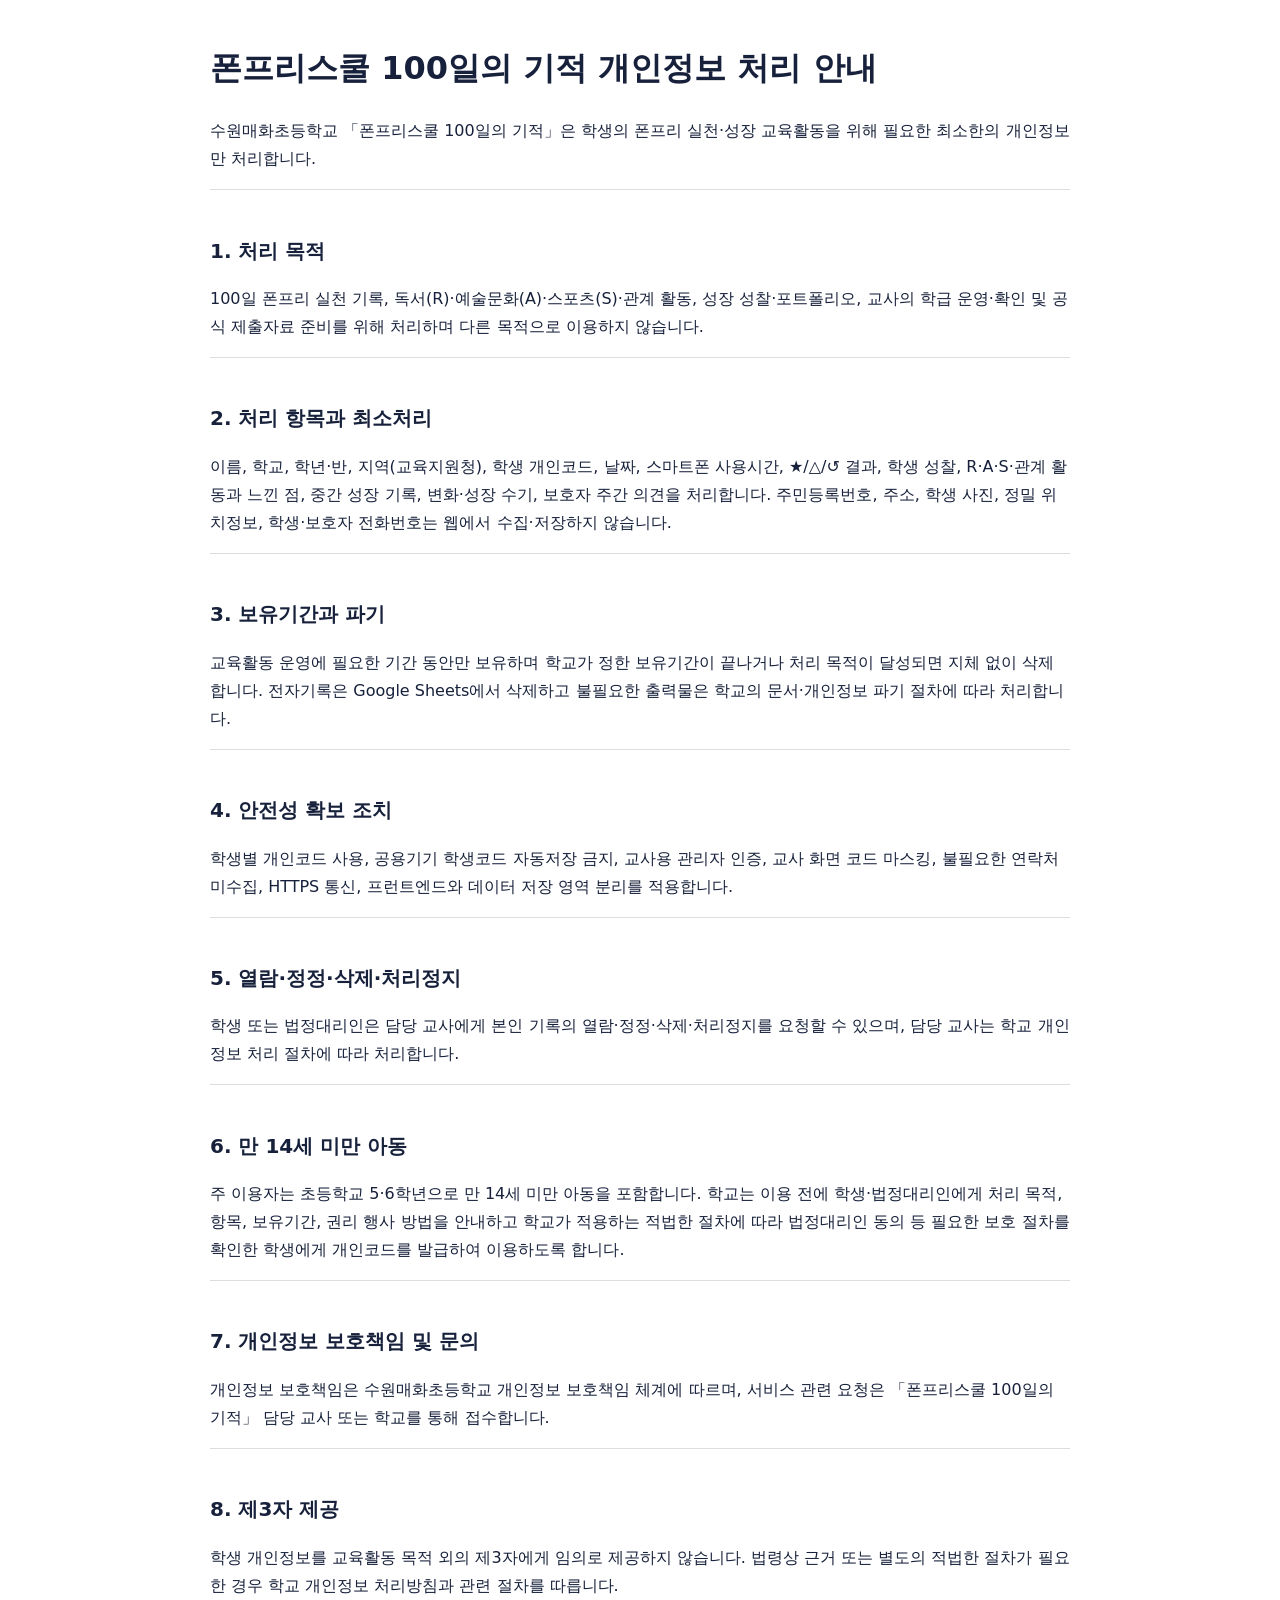
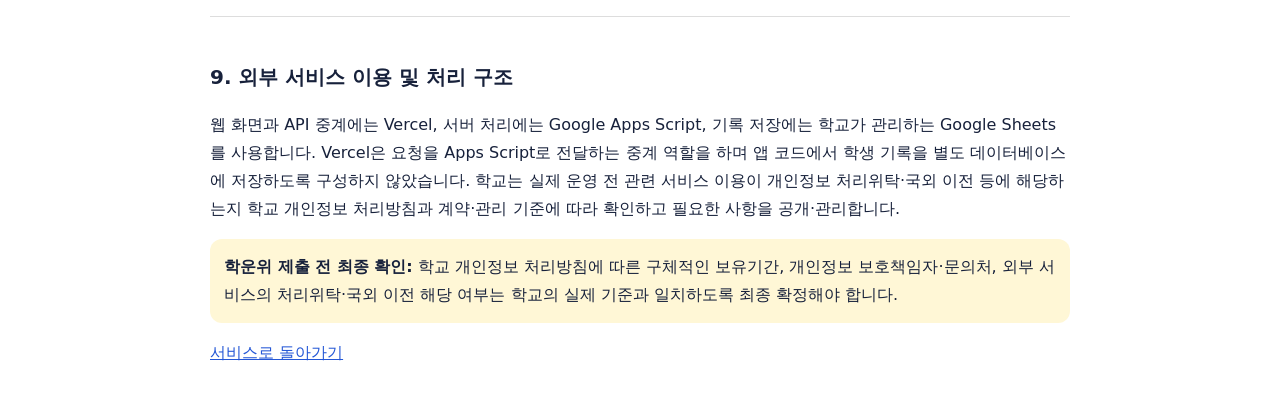
==== privacy.html @ c9ddf57b "Add files via upload" ====
<!doctype html><html lang="ko"><head><meta charset="utf-8"><meta name="viewport" content="width=device-width,initial-scale=1"><title>폰프리스쿨 100일의 기적 개인정보 처리 안내</title><meta name="description" content="수원매화초등학교 폰프리스쿨 100일의 기적 개인정보 처리 안내"><meta name="robots" content="noindex,nofollow"><link rel="canonical" href="https://100-v80.vercel.app/privacy.html"><style>body{font-family:system-ui,-apple-system,'Noto Sans KR',sans-serif;max-width:860px;margin:40px auto;padding:0 22px;line-height:1.75;color:#17213b}h1{font-size:2rem}h2{margin-top:2rem;font-size:1.25rem}section{border-top:1px solid #ddd;padding-top:.7rem}.note{background:#fff7d6;padding:14px;border-radius:12px}a{color:#2457d6}</style></head><body>
<h1>폰프리스쿨 100일의 기적 개인정보 처리 안내</h1><p>수원매화초등학교 「폰프리스쿨 100일의 기적」은 학생의 폰프리 실천·성장 교육활동을 위해 필요한 최소한의 개인정보만 처리합니다.</p>
<section><h2>1. 처리 목적</h2><p>100일 폰프리 실천 기록, 독서(R)·예술문화(A)·스포츠(S)·관계 활동, 성장 성찰·포트폴리오, 교사의 학급 운영·확인 및 공식 제출자료 준비를 위해 처리하며 다른 목적으로 이용하지 않습니다.</p></section>
<section><h2>2. 처리 항목과 최소처리</h2><p>이름, 학교, 학년·반, 지역(교육지원청), 학생 개인코드, 날짜, 스마트폰 사용시간, ★/△/↺ 결과, 학생 성찰, R·A·S·관계 활동과 느낀 점, 중간 성장 기록, 변화·성장 수기, 보호자 주간 의견을 처리합니다. 주민등록번호, 주소, 학생 사진, 정밀 위치정보, 학생·보호자 전화번호는 웹에서 수집·저장하지 않습니다.</p></section>
<section><h2>3. 보유기간과 파기</h2><p>교육활동 운영에 필요한 기간 동안만 보유하며 학교가 정한 보유기간이 끝나거나 처리 목적이 달성되면 지체 없이 삭제합니다. 전자기록은 Google Sheets에서 삭제하고 불필요한 출력물은 학교의 문서·개인정보 파기 절차에 따라 처리합니다.</p></section>
<section><h2>4. 안전성 확보 조치</h2><p>학생별 개인코드 사용, 공용기기 학생코드 자동저장 금지, 교사용 관리자 인증, 교사 화면 코드 마스킹, 불필요한 연락처 미수집, HTTPS 통신, 프런트엔드와 데이터 저장 영역 분리를 적용합니다.</p></section>
<section><h2>5. 열람·정정·삭제·처리정지</h2><p>학생 또는 법정대리인은 담당 교사에게 본인 기록의 열람·정정·삭제·처리정지를 요청할 수 있으며, 담당 교사는 학교 개인정보 처리 절차에 따라 처리합니다.</p></section>
<section><h2>6. 만 14세 미만 아동</h2><p>주 이용자는 초등학교 5·6학년으로 만 14세 미만 아동을 포함합니다. 학교는 이용 전에 학생·법정대리인에게 처리 목적, 항목, 보유기간, 권리 행사 방법을 안내하고 학교가 적용하는 적법한 절차에 따라 법정대리인 동의 등 필요한 보호 절차를 확인한 학생에게 개인코드를 발급하여 이용하도록 합니다.</p></section>
<section><h2>7. 개인정보 보호책임 및 문의</h2><p>개인정보 보호책임은 수원매화초등학교 개인정보 보호책임 체계에 따르며, 서비스 관련 요청은 「폰프리스쿨 100일의 기적」 담당 교사 또는 학교를 통해 접수합니다.</p></section>
<section><h2>8. 제3자 제공</h2><p>학생 개인정보를 교육활동 목적 외의 제3자에게 임의로 제공하지 않습니다. 법령상 근거 또는 별도의 적법한 절차가 필요한 경우 학교 개인정보 처리방침과 관련 절차를 따릅니다.</p></section>
<section><h2>9. 외부 서비스 이용 및 처리 구조</h2><p>웹 화면과 API 중계에는 Vercel, 서버 처리에는 Google Apps Script, 기록 저장에는 학교가 관리하는 Google Sheets를 사용합니다. Vercel은 요청을 Apps Script로 전달하는 중계 역할을 하며 앱 코드에서 학생 기록을 별도 데이터베이스에 저장하도록 구성하지 않았습니다. 학교는 실제 운영 전 관련 서비스 이용이 개인정보 처리위탁·국외 이전 등에 해당하는지 학교 개인정보 처리방침과 계약·관리 기준에 따라 확인하고 필요한 사항을 공개·관리합니다.</p></section>
<p class="note"><strong>학운위 제출 전 최종 확인:</strong> 학교 개인정보 처리방침에 따른 구체적인 보유기간, 개인정보 보호책임자·문의처, 외부 서비스의 처리위탁·국외 이전 해당 여부는 학교의 실제 기준과 일치하도록 최종 확정해야 합니다.</p><p><a href="/">서비스로 돌아가기</a></p></body></html>
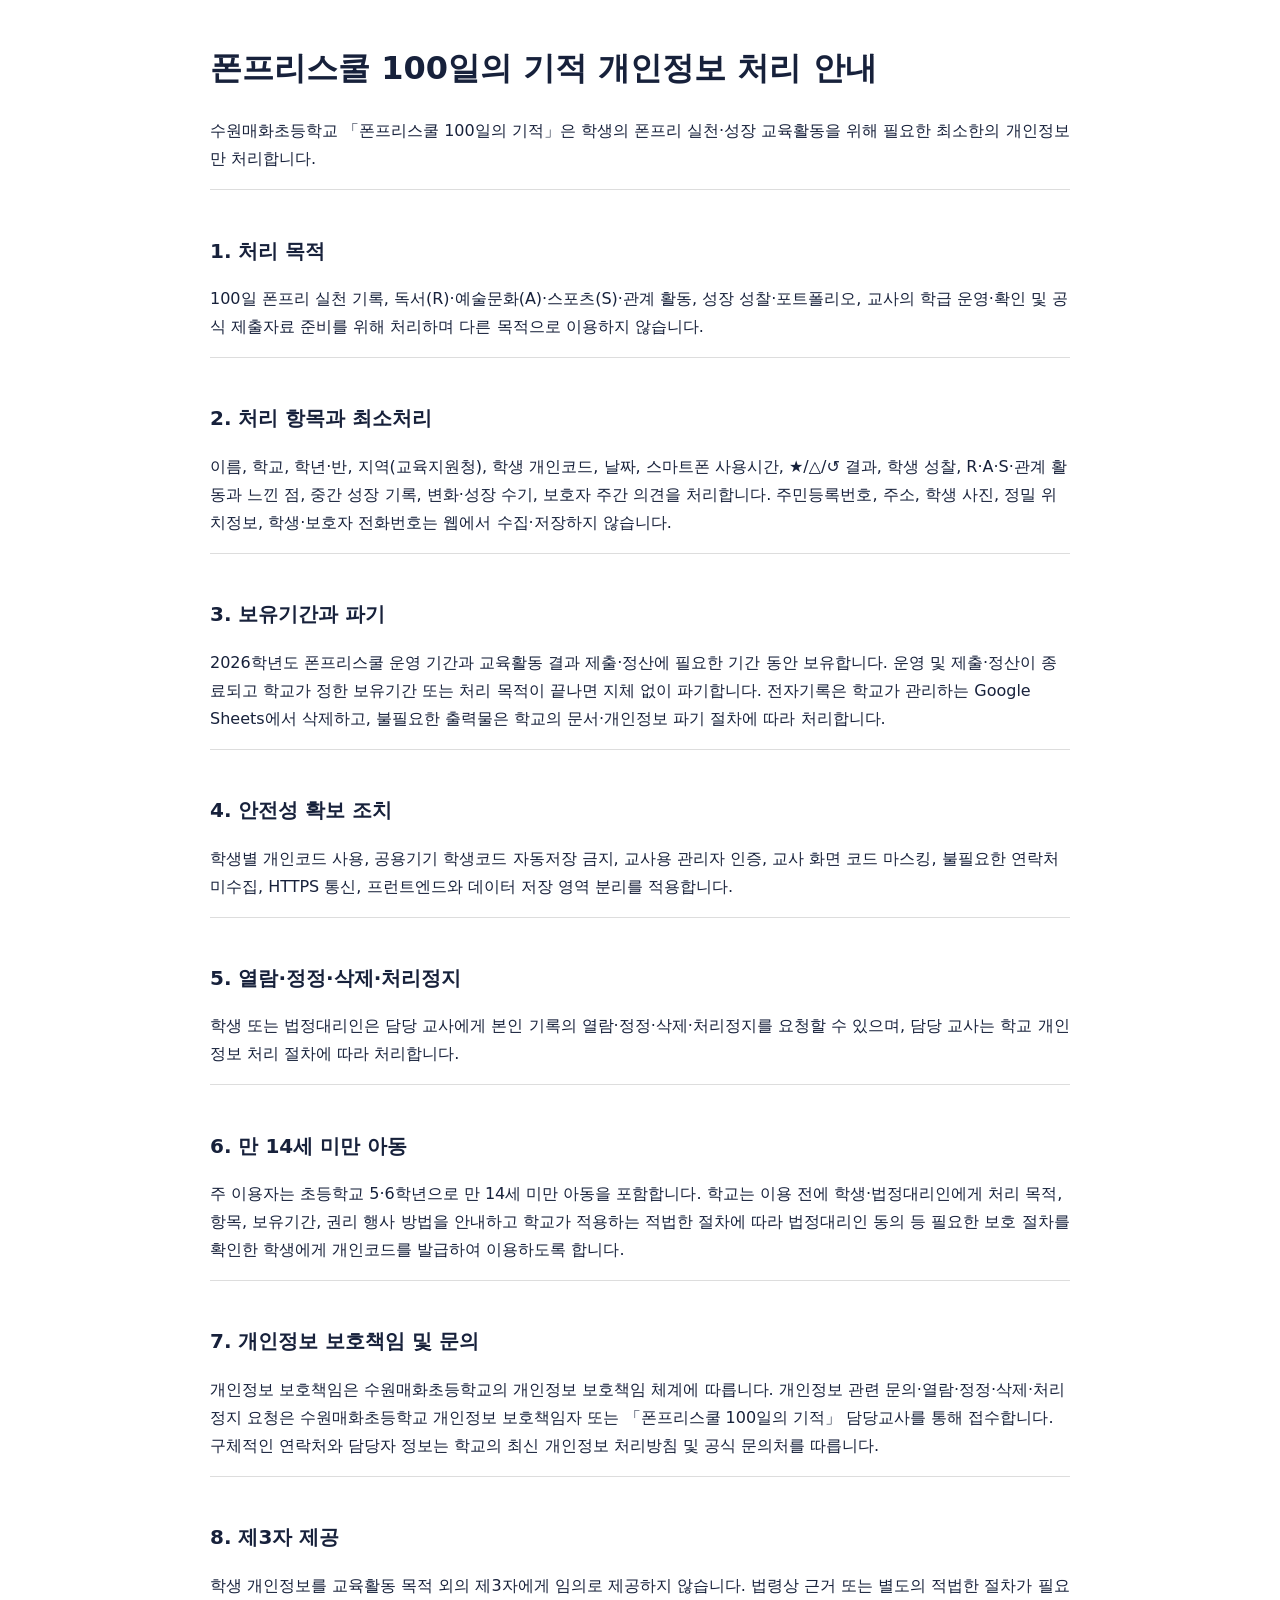
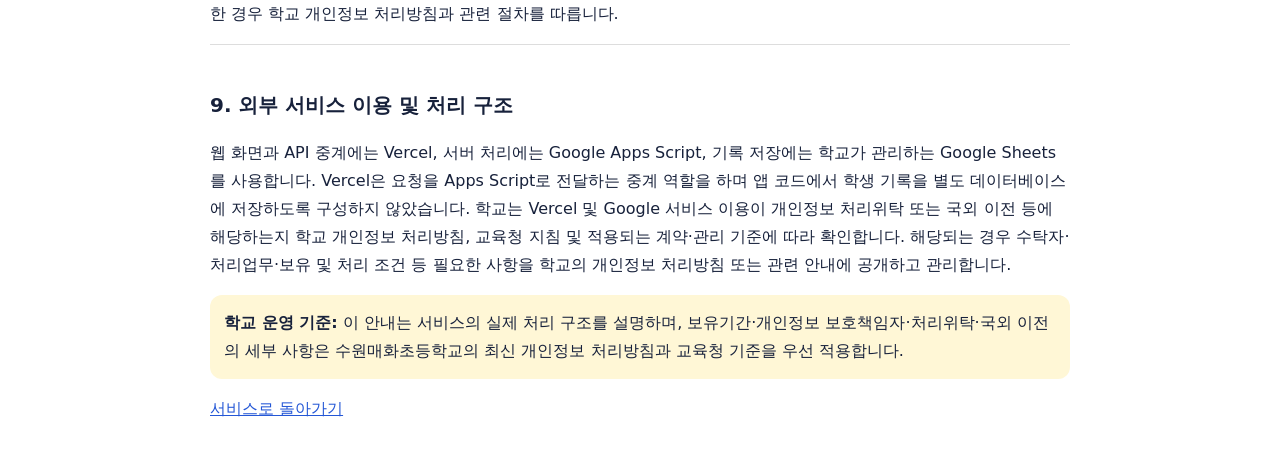
==== commit 54a3f3b1: "Add files via upload" ====
--- a/privacy.html
+++ b/privacy.html
@@ -2,11 +2,11 @@
 <h1>폰프리스쿨 100일의 기적 개인정보 처리 안내</h1><p>수원매화초등학교 「폰프리스쿨 100일의 기적」은 학생의 폰프리 실천·성장 교육활동을 위해 필요한 최소한의 개인정보만 처리합니다.</p>
 <section><h2>1. 처리 목적</h2><p>100일 폰프리 실천 기록, 독서(R)·예술문화(A)·스포츠(S)·관계 활동, 성장 성찰·포트폴리오, 교사의 학급 운영·확인 및 공식 제출자료 준비를 위해 처리하며 다른 목적으로 이용하지 않습니다.</p></section>
 <section><h2>2. 처리 항목과 최소처리</h2><p>이름, 학교, 학년·반, 지역(교육지원청), 학생 개인코드, 날짜, 스마트폰 사용시간, ★/△/↺ 결과, 학생 성찰, R·A·S·관계 활동과 느낀 점, 중간 성장 기록, 변화·성장 수기, 보호자 주간 의견을 처리합니다. 주민등록번호, 주소, 학생 사진, 정밀 위치정보, 학생·보호자 전화번호는 웹에서 수집·저장하지 않습니다.</p></section>
-<section><h2>3. 보유기간과 파기</h2><p>교육활동 운영에 필요한 기간 동안만 보유하며 학교가 정한 보유기간이 끝나거나 처리 목적이 달성되면 지체 없이 삭제합니다. 전자기록은 Google Sheets에서 삭제하고 불필요한 출력물은 학교의 문서·개인정보 파기 절차에 따라 처리합니다.</p></section>
+<section><h2>3. 보유기간과 파기</h2><p>2026학년도 폰프리스쿨 운영 기간과 교육활동 결과 제출·정산에 필요한 기간 동안 보유합니다. 운영 및 제출·정산이 종료되고 학교가 정한 보유기간 또는 처리 목적이 끝나면 지체 없이 파기합니다. 전자기록은 학교가 관리하는 Google Sheets에서 삭제하고, 불필요한 출력물은 학교의 문서·개인정보 파기 절차에 따라 처리합니다.</p></section>
 <section><h2>4. 안전성 확보 조치</h2><p>학생별 개인코드 사용, 공용기기 학생코드 자동저장 금지, 교사용 관리자 인증, 교사 화면 코드 마스킹, 불필요한 연락처 미수집, HTTPS 통신, 프런트엔드와 데이터 저장 영역 분리를 적용합니다.</p></section>
 <section><h2>5. 열람·정정·삭제·처리정지</h2><p>학생 또는 법정대리인은 담당 교사에게 본인 기록의 열람·정정·삭제·처리정지를 요청할 수 있으며, 담당 교사는 학교 개인정보 처리 절차에 따라 처리합니다.</p></section>
 <section><h2>6. 만 14세 미만 아동</h2><p>주 이용자는 초등학교 5·6학년으로 만 14세 미만 아동을 포함합니다. 학교는 이용 전에 학생·법정대리인에게 처리 목적, 항목, 보유기간, 권리 행사 방법을 안내하고 학교가 적용하는 적법한 절차에 따라 법정대리인 동의 등 필요한 보호 절차를 확인한 학생에게 개인코드를 발급하여 이용하도록 합니다.</p></section>
-<section><h2>7. 개인정보 보호책임 및 문의</h2><p>개인정보 보호책임은 수원매화초등학교 개인정보 보호책임 체계에 따르며, 서비스 관련 요청은 「폰프리스쿨 100일의 기적」 담당 교사 또는 학교를 통해 접수합니다.</p></section>
+<section><h2>7. 개인정보 보호책임 및 문의</h2><p>개인정보 보호책임은 수원매화초등학교의 개인정보 보호책임 체계에 따릅니다. 개인정보 관련 문의·열람·정정·삭제·처리정지 요청은 수원매화초등학교 개인정보 보호책임자 또는 「폰프리스쿨 100일의 기적」 담당교사를 통해 접수합니다. 구체적인 연락처와 담당자 정보는 학교의 최신 개인정보 처리방침 및 공식 문의처를 따릅니다.</p></section>
 <section><h2>8. 제3자 제공</h2><p>학생 개인정보를 교육활동 목적 외의 제3자에게 임의로 제공하지 않습니다. 법령상 근거 또는 별도의 적법한 절차가 필요한 경우 학교 개인정보 처리방침과 관련 절차를 따릅니다.</p></section>
-<section><h2>9. 외부 서비스 이용 및 처리 구조</h2><p>웹 화면과 API 중계에는 Vercel, 서버 처리에는 Google Apps Script, 기록 저장에는 학교가 관리하는 Google Sheets를 사용합니다. Vercel은 요청을 Apps Script로 전달하는 중계 역할을 하며 앱 코드에서 학생 기록을 별도 데이터베이스에 저장하도록 구성하지 않았습니다. 학교는 실제 운영 전 관련 서비스 이용이 개인정보 처리위탁·국외 이전 등에 해당하는지 학교 개인정보 처리방침과 계약·관리 기준에 따라 확인하고 필요한 사항을 공개·관리합니다.</p></section>
-<p class="note"><strong>학운위 제출 전 최종 확인:</strong> 학교 개인정보 처리방침에 따른 구체적인 보유기간, 개인정보 보호책임자·문의처, 외부 서비스의 처리위탁·국외 이전 해당 여부는 학교의 실제 기준과 일치하도록 최종 확정해야 합니다.</p><p><a href="/">서비스로 돌아가기</a></p></body></html>
+<section><h2>9. 외부 서비스 이용 및 처리 구조</h2><p>웹 화면과 API 중계에는 Vercel, 서버 처리에는 Google Apps Script, 기록 저장에는 학교가 관리하는 Google Sheets를 사용합니다. Vercel은 요청을 Apps Script로 전달하는 중계 역할을 하며 앱 코드에서 학생 기록을 별도 데이터베이스에 저장하도록 구성하지 않았습니다. 학교는 Vercel 및 Google 서비스 이용이 개인정보 처리위탁 또는 국외 이전 등에 해당하는지 학교 개인정보 처리방침, 교육청 지침 및 적용되는 계약·관리 기준에 따라 확인합니다. 해당되는 경우 수탁자·처리업무·보유 및 처리 조건 등 필요한 사항을 학교의 개인정보 처리방침 또는 관련 안내에 공개하고 관리합니다.</p></section>
+<p class="note"><strong>학교 운영 기준:</strong> 이 안내는 서비스의 실제 처리 구조를 설명하며, 보유기간·개인정보 보호책임자·처리위탁·국외 이전의 세부 사항은 수원매화초등학교의 최신 개인정보 처리방침과 교육청 기준을 우선 적용합니다.</p><p><a href="/">서비스로 돌아가기</a></p></body></html>
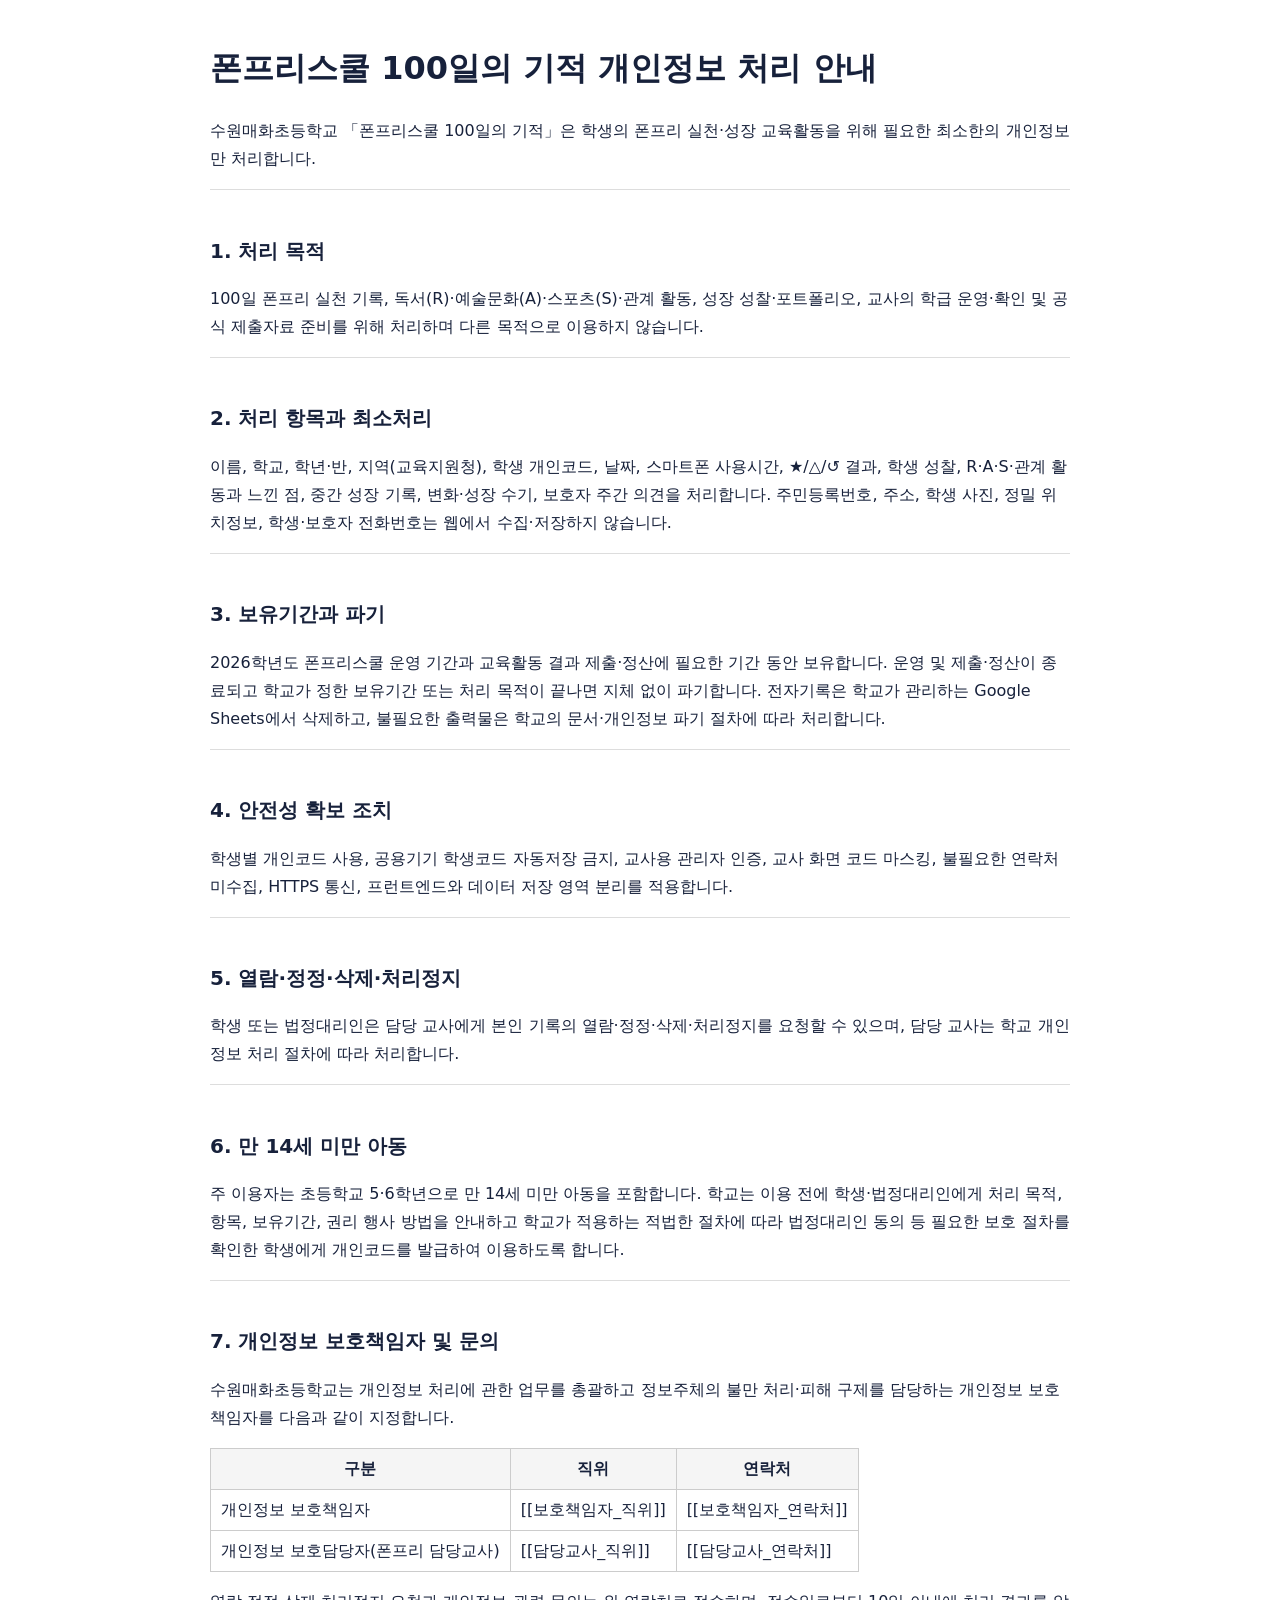
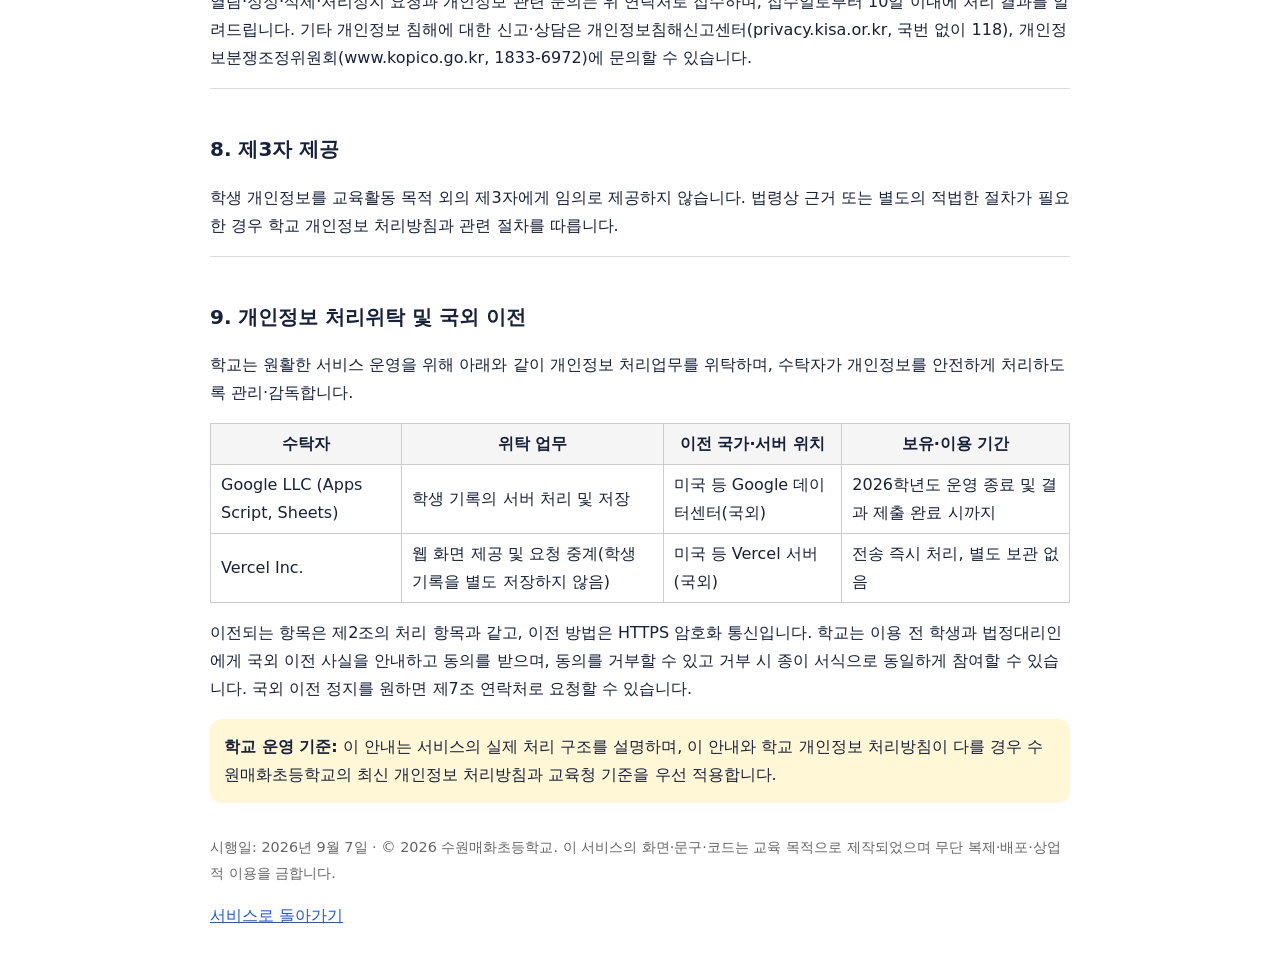
==== commit 77455cd6: "Add files via upload" ====
--- a/privacy.html
+++ b/privacy.html
@@ -6,7 +6,15 @@
 <section><h2>4. 안전성 확보 조치</h2><p>학생별 개인코드 사용, 공용기기 학생코드 자동저장 금지, 교사용 관리자 인증, 교사 화면 코드 마스킹, 불필요한 연락처 미수집, HTTPS 통신, 프런트엔드와 데이터 저장 영역 분리를 적용합니다.</p></section>
 <section><h2>5. 열람·정정·삭제·처리정지</h2><p>학생 또는 법정대리인은 담당 교사에게 본인 기록의 열람·정정·삭제·처리정지를 요청할 수 있으며, 담당 교사는 학교 개인정보 처리 절차에 따라 처리합니다.</p></section>
 <section><h2>6. 만 14세 미만 아동</h2><p>주 이용자는 초등학교 5·6학년으로 만 14세 미만 아동을 포함합니다. 학교는 이용 전에 학생·법정대리인에게 처리 목적, 항목, 보유기간, 권리 행사 방법을 안내하고 학교가 적용하는 적법한 절차에 따라 법정대리인 동의 등 필요한 보호 절차를 확인한 학생에게 개인코드를 발급하여 이용하도록 합니다.</p></section>
-<section><h2>7. 개인정보 보호책임 및 문의</h2><p>개인정보 보호책임은 수원매화초등학교의 개인정보 보호책임 체계에 따릅니다. 개인정보 관련 문의·열람·정정·삭제·처리정지 요청은 수원매화초등학교 개인정보 보호책임자 또는 「폰프리스쿨 100일의 기적」 담당교사를 통해 접수합니다. 구체적인 연락처와 담당자 정보는 학교의 최신 개인정보 처리방침 및 공식 문의처를 따릅니다.</p></section>
+<section><h2>7. 개인정보 보호책임자 및 문의</h2><p>수원매화초등학교는 개인정보 처리에 관한 업무를 총괄하고 정보주체의 불만 처리·피해 구제를 담당하는 개인정보 보호책임자를 다음과 같이 지정합니다.</p>
+<table style="border-collapse:collapse;margin:.5rem 0"><tr><th style="border:1px solid #ccc;padding:6px 10px;background:#f5f5f5">구분</th><th style="border:1px solid #ccc;padding:6px 10px;background:#f5f5f5">직위</th><th style="border:1px solid #ccc;padding:6px 10px;background:#f5f5f5">연락처</th></tr>
+<tr><td style="border:1px solid #ccc;padding:6px 10px">개인정보 보호책임자</td><td style="border:1px solid #ccc;padding:6px 10px">[[보호책임자_직위]]</td><td style="border:1px solid #ccc;padding:6px 10px">[[보호책임자_연락처]]</td></tr>
+<tr><td style="border:1px solid #ccc;padding:6px 10px">개인정보 보호담당자(폰프리 담당교사)</td><td style="border:1px solid #ccc;padding:6px 10px">[[담당교사_직위]]</td><td style="border:1px solid #ccc;padding:6px 10px">[[담당교사_연락처]]</td></tr></table>
+<p>열람·정정·삭제·처리정지 요청과 개인정보 관련 문의는 위 연락처로 접수하며, 접수일로부터 10일 이내에 처리 결과를 알려드립니다. 기타 개인정보 침해에 대한 신고·상담은 개인정보침해신고센터(privacy.kisa.or.kr, 국번 없이 118), 개인정보분쟁조정위원회(www.kopico.go.kr, 1833-6972)에 문의할 수 있습니다.</p></section>
 <section><h2>8. 제3자 제공</h2><p>학생 개인정보를 교육활동 목적 외의 제3자에게 임의로 제공하지 않습니다. 법령상 근거 또는 별도의 적법한 절차가 필요한 경우 학교 개인정보 처리방침과 관련 절차를 따릅니다.</p></section>
-<section><h2>9. 외부 서비스 이용 및 처리 구조</h2><p>웹 화면과 API 중계에는 Vercel, 서버 처리에는 Google Apps Script, 기록 저장에는 학교가 관리하는 Google Sheets를 사용합니다. Vercel은 요청을 Apps Script로 전달하는 중계 역할을 하며 앱 코드에서 학생 기록을 별도 데이터베이스에 저장하도록 구성하지 않았습니다. 학교는 Vercel 및 Google 서비스 이용이 개인정보 처리위탁 또는 국외 이전 등에 해당하는지 학교 개인정보 처리방침, 교육청 지침 및 적용되는 계약·관리 기준에 따라 확인합니다. 해당되는 경우 수탁자·처리업무·보유 및 처리 조건 등 필요한 사항을 학교의 개인정보 처리방침 또는 관련 안내에 공개하고 관리합니다.</p></section>
-<p class="note"><strong>학교 운영 기준:</strong> 이 안내는 서비스의 실제 처리 구조를 설명하며, 보유기간·개인정보 보호책임자·처리위탁·국외 이전의 세부 사항은 수원매화초등학교의 최신 개인정보 처리방침과 교육청 기준을 우선 적용합니다.</p><p><a href="/">서비스로 돌아가기</a></p></body></html>
+<section><h2>9. 개인정보 처리위탁 및 국외 이전</h2><p>학교는 원활한 서비스 운영을 위해 아래와 같이 개인정보 처리업무를 위탁하며, 수탁자가 개인정보를 안전하게 처리하도록 관리·감독합니다.</p>
+<table style="border-collapse:collapse;margin:.5rem 0"><tr><th style="border:1px solid #ccc;padding:6px 10px;background:#f5f5f5">수탁자</th><th style="border:1px solid #ccc;padding:6px 10px;background:#f5f5f5">위탁 업무</th><th style="border:1px solid #ccc;padding:6px 10px;background:#f5f5f5">이전 국가·서버 위치</th><th style="border:1px solid #ccc;padding:6px 10px;background:#f5f5f5">보유·이용 기간</th></tr>
+<tr><td style="border:1px solid #ccc;padding:6px 10px">Google LLC (Apps Script, Sheets)</td><td style="border:1px solid #ccc;padding:6px 10px">학생 기록의 서버 처리 및 저장</td><td style="border:1px solid #ccc;padding:6px 10px">미국 등 Google 데이터센터(국외)</td><td style="border:1px solid #ccc;padding:6px 10px">2026학년도 운영 종료 및 결과 제출 완료 시까지</td></tr>
+<tr><td style="border:1px solid #ccc;padding:6px 10px">Vercel Inc.</td><td style="border:1px solid #ccc;padding:6px 10px">웹 화면 제공 및 요청 중계(학생 기록을 별도 저장하지 않음)</td><td style="border:1px solid #ccc;padding:6px 10px">미국 등 Vercel 서버(국외)</td><td style="border:1px solid #ccc;padding:6px 10px">전송 즉시 처리, 별도 보관 없음</td></tr></table>
+<p>이전되는 항목은 제2조의 처리 항목과 같고, 이전 방법은 HTTPS 암호화 통신입니다. 학교는 이용 전 학생과 법정대리인에게 국외 이전 사실을 안내하고 동의를 받으며, 동의를 거부할 수 있고 거부 시 종이 서식으로 동일하게 참여할 수 있습니다. 국외 이전 정지를 원하면 제7조 연락처로 요청할 수 있습니다.</p></section>
+<p class="note"><strong>학교 운영 기준:</strong> 이 안내는 서비스의 실제 처리 구조를 설명하며, 이 안내와 학교 개인정보 처리방침이 다를 경우 수원매화초등학교의 최신 개인정보 처리방침과 교육청 기준을 우선 적용합니다.</p><p style="margin-top:2rem;font-size:.9rem;color:#666">시행일: 2026년 9월 7일 · © 2026 수원매화초등학교. 이 서비스의 화면·문구·코드는 교육 목적으로 제작되었으며 무단 복제·배포·상업적 이용을 금합니다.</p><p><a href="/">서비스로 돌아가기</a></p></body></html>
